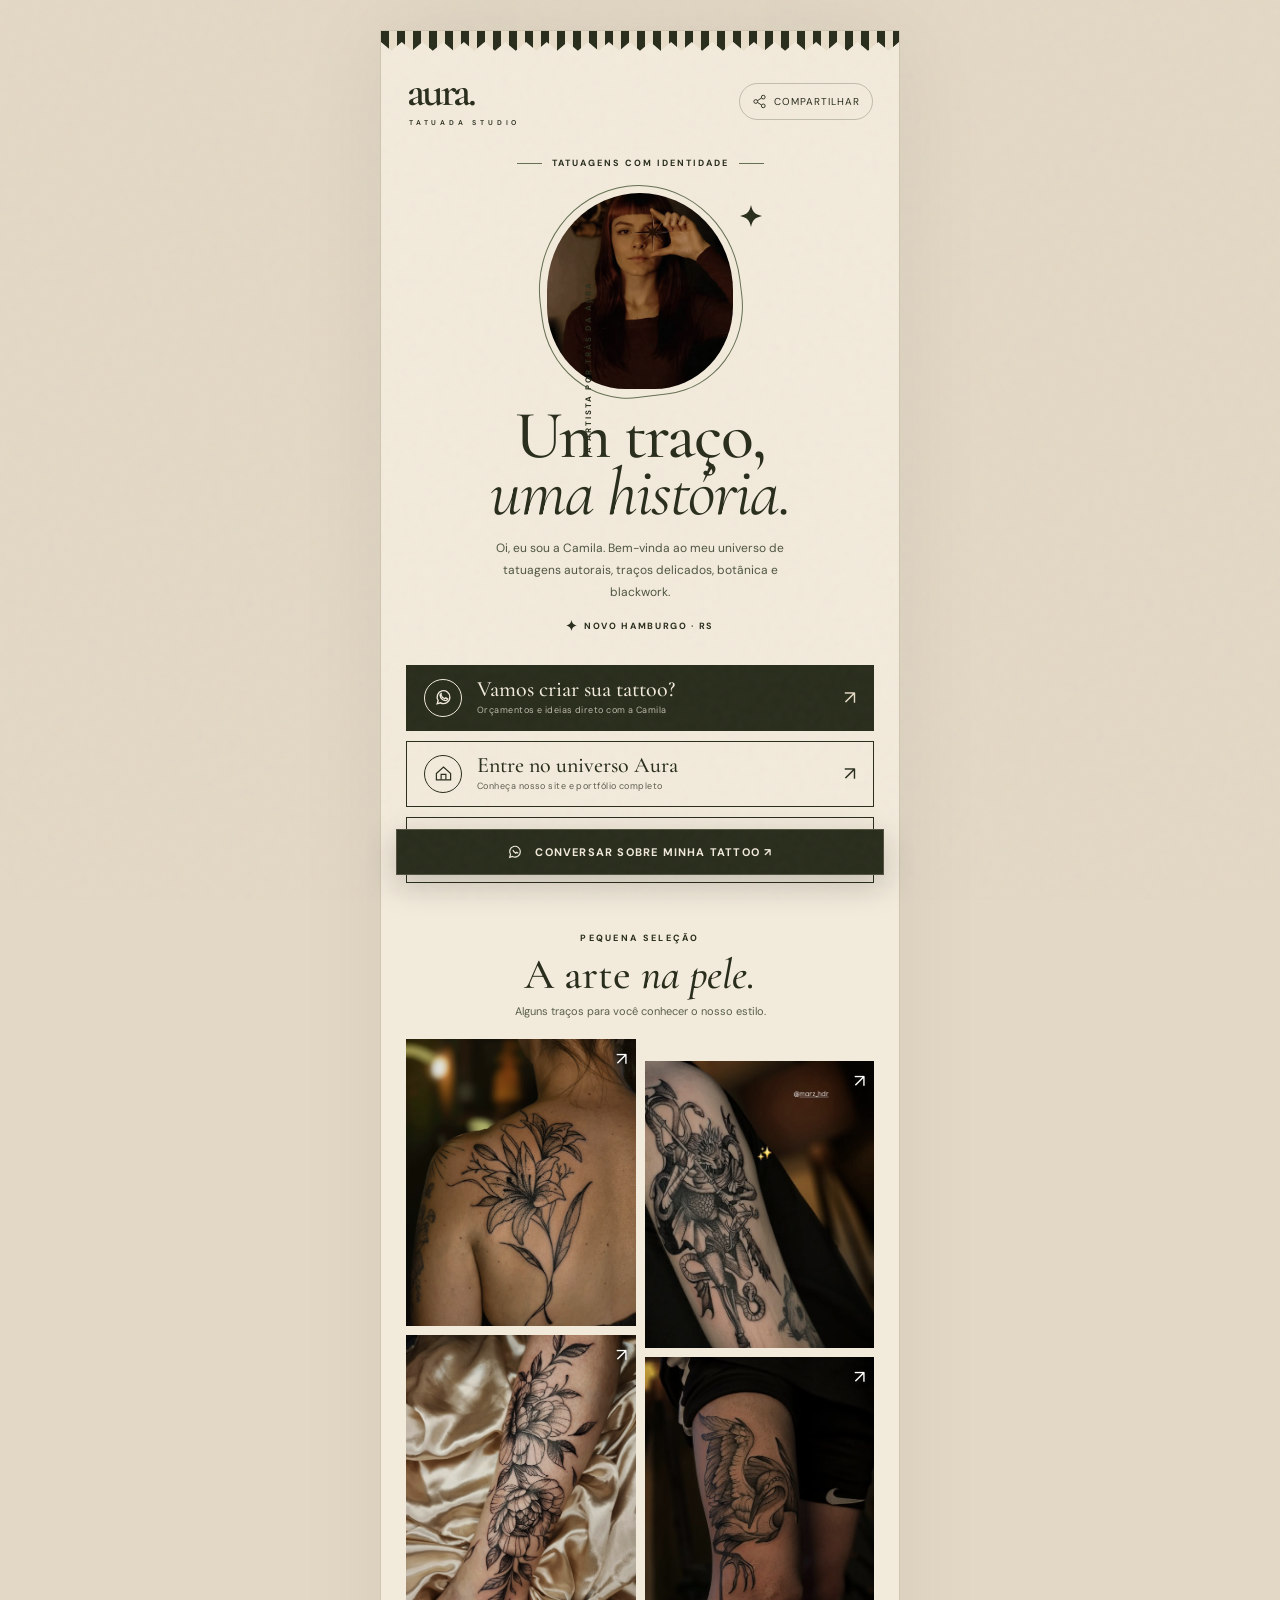
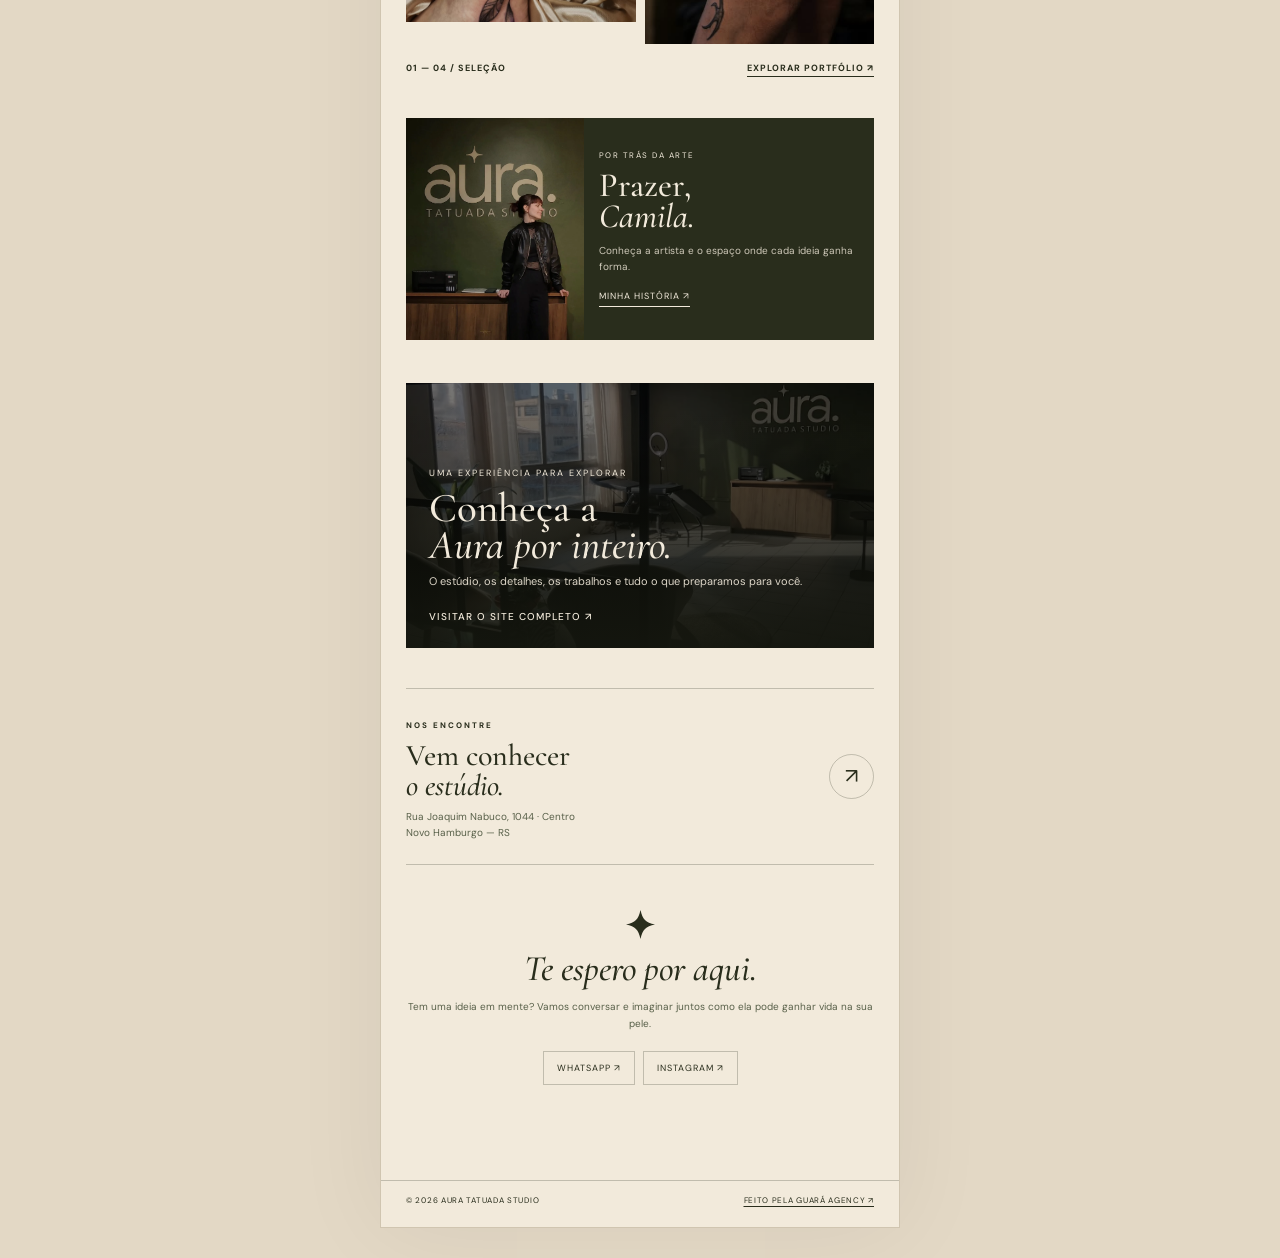
==== site/bio/index.html @ cc0e05ff "feat: add premium Instagram biosite at /bio with Aura identity" ====
<!doctype html>
<html lang="pt-BR">
<head>
<meta charset="utf-8">
<meta name="viewport" content="width=device-width, initial-scale=1, viewport-fit=cover">
<meta name="theme-color" content="#292d1c">
<meta name="description" content="Aura Tatuada Studio, em Novo Hamburgo. Conheça a arte da Camila, explore tatuagens autorais e converse sobre sua próxima tattoo.">
<meta property="og:type" content="website">
<meta property="og:title" content="Aura Tatuada Studio · Links & Arte">
<meta property="og:description" content="Arte autoral, botânica e blackwork. Conheça a Camila e encontre seu próximo traço.">
<meta property="og:image" content="../assets/estudio-principal.webp">
<title>Aura Tatuada · Bio</title>
<link rel="icon" href="../favicon.svg" type="image/svg+xml">
<link rel="preconnect" href="https://fonts.googleapis.com">
<link rel="preconnect" href="https://fonts.gstatic.com" crossorigin>
<link href="https://fonts.googleapis.com/css2?family=Cormorant+Garamond:ital,wght@0,400;0,500;0,600;1,400;1,500&family=DM+Sans:wght@400;500;600;700&display=swap" rel="stylesheet">
<link rel="preload" as="image" href="../assets/camila-retrato.webp">
<style>
:root{--olive:#292d1c;--olive2:#414831;--sage:#657052;--cream:#e8ddc9;--paper:#f2eadb;--sand:#c8b99f;--ink:#15170f;--border:rgba(41,45,28,.24)}
*{box-sizing:border-box}html{scroll-behavior:smooth}body{margin:0;background:var(--paper);color:var(--olive);font-family:"DM Sans",sans-serif;-webkit-font-smoothing:antialiased;overflow-x:hidden}
a{color:inherit;text-decoration:none}button{font:inherit}img{display:block;max-width:100%}::selection{background:var(--olive);color:var(--paper)}
.skip{position:absolute;left:12px;top:-80px;background:var(--paper);padding:12px;z-index:50}.skip:focus{top:12px}
.grain{pointer-events:none;position:fixed;inset:0;opacity:.12;z-index:20;background-image:url("data:image/svg+xml,%3Csvg viewBox='0 0 160 160' xmlns='http://www.w3.org/2000/svg'%3E%3Cfilter id='n'%3E%3CfeTurbulence type='fractalNoise' baseFrequency='.68' numOctaves='3' stitchTiles='stitch'/%3E%3C/filter%3E%3Crect width='100%25' height='100%25' filter='url(%23n)' opacity='.24'/%3E%3C/svg%3E")}
.shell{max-width:520px;margin:0 auto;min-height:100svh;position:relative;box-shadow:0 0 90px rgba(21,23,15,.06);background:var(--paper);overflow:hidden}
.top-fringe{height:22px;background:repeating-linear-gradient(90deg,var(--olive) 0 8px,var(--cream) 8px 16px);clip-path:polygon(0 0,100% 0,100% 50%,98% 90%,96% 50%,94% 90%,92% 50%,90% 90%,88% 50%,86% 90%,84% 50%,82% 90%,80% 50%,78% 90%,76% 50%,74% 90%,72% 50%,70% 90%,68% 50%,66% 90%,64% 50%,62% 90%,60% 50%,58% 90%,56% 50%,54% 90%,52% 50%,50% 90%,48% 50%,46% 90%,44% 50%,42% 90%,40% 50%,38% 90%,36% 50%,34% 90%,32% 50%,30% 90%,28% 50%,26% 90%,24% 50%,22% 90%,20% 50%,18% 90%,16% 50%,14% 90%,12% 50%,10% 90%,8% 50%,6% 90%,4% 50%,2% 90%,0 50%)}
.topbar{display:flex;align-items:center;justify-content:space-between;padding:23px 26px 16px}
.wordmark{font-family:"Cormorant Garamond",serif;font-size:43px;font-weight:600;letter-spacing:-3px;line-height:.7;position:relative}.wordmark small{display:block;font:600 7px "DM Sans",sans-serif;letter-spacing:3.8px;margin:12px 0 0 2px}
.topaction{border:1px solid var(--border);border-radius:999px;background:transparent;color:var(--olive);padding:10px 12px;display:flex;align-items:center;gap:7px;cursor:pointer;font-size:10px;letter-spacing:1px;text-transform:uppercase}
.topaction:hover{background:var(--cream)}.star{display:inline-block;vertical-align:middle;width:22px;height:22px;fill:currentColor}.small-star{width:11px;height:11px}
.hero{padding:14px 25px 8px;text-align:center}.eyebrow{display:flex;align-items:center;justify-content:center;gap:10px;font-size:9px;font-weight:700;letter-spacing:2px;text-transform:uppercase}.eyebrow:before,.eyebrow:after{content:"";width:25px;height:1px;background:var(--sage)}
.portrait-wrap{width:186px;height:196px;margin:24px auto 12px;position:relative}.portrait-wrap:before{content:"";position:absolute;inset:-8px;transform:rotate(-7deg);border:1px solid var(--sage);border-radius:52% 52% 44% 44%;pointer-events:none}.portrait-wrap img{width:100%;height:100%;object-fit:cover;object-position:center 34%;border-radius:52% 52% 44% 44%;filter:saturate(.83)}.portrait-star{position:absolute;right:-29px;top:12px;animation:turn 24s linear infinite}.portrait-label{position:absolute;left:-45px;bottom:17px;transform:rotate(-90deg);font-size:8px;font-weight:700;letter-spacing:2px}
.hero h1{font:500 clamp(49px,13vw,68px)/.83 "Cormorant Garamond",serif;letter-spacing:-1.7px;margin:19px 0 16px}.hero h1 em{font-weight:400}.intro{font-size:12px;line-height:1.85;max-width:300px;margin:0 auto;color:#4e5541}.location{display:flex;gap:7px;align-items:center;justify-content:center;margin:16px auto 25px;font-size:9px;letter-spacing:1.65px;text-transform:uppercase;font-weight:700}
.actions{padding:0 25px;display:grid;gap:10px}.link{width:100%;min-height:66px;border:1px solid var(--olive);display:flex;align-items:center;gap:15px;padding:13px 17px;position:relative;overflow:hidden;transition:transform .25s,background .25s,color .25s}.link:hover{transform:translateY(-2px);background:var(--cream)}.link.primary{background:var(--olive);color:var(--paper)}.link.primary:hover{background:var(--olive2)}.link-icon{width:38px;height:38px;border:1px solid currentColor;border-radius:50%;display:grid;place-items:center;flex-shrink:0}.link-icon svg{width:19px;height:19px}.link-body{display:flex;flex:1;align-items:flex-start;flex-direction:column;gap:4px}.link-title{font:500 22px/.95 "Cormorant Garamond",serif}.link-desc{font-size:9px;letter-spacing:.45px;opacity:.74}.arrow{font-size:19px;margin-left:auto;align-self:center}.link.primary .arrow{color:var(--cream)}
.section-head{text-align:center;margin:42px 25px 18px}.section-head .mini{font-size:9px;letter-spacing:2.3px;text-transform:uppercase;font-weight:700}.section-head h2{font:500 43px/.92 "Cormorant Garamond",serif;margin:9px 0 8px}.section-head p{font-size:11px;color:#586049;line-height:1.7;margin:0}
.gallery{display:grid;grid-template-columns:1fr 1fr;gap:9px;padding:0 25px}.gallery a{position:relative;overflow:hidden;background:var(--cream);aspect-ratio:4/5}.gallery img{width:100%;height:100%;object-fit:cover;transition:transform .65s cubic-bezier(.2,.7,.2,1);filter:saturate(.8)}.gallery a:hover img{transform:scale(1.065)}.gallery a:nth-child(2){margin-top:22px}.gallery a:nth-child(3){margin-top:-22px}.gallery a:after{content:"↗";position:absolute;right:9px;top:8px;color:#fff;font-size:18px;text-shadow:0 1px 5px #111}.gallery-caption{display:flex;justify-content:space-between;align-items:center;margin:18px 25px 0;font-size:9px;letter-spacing:1px;text-transform:uppercase;font-weight:700}.gallery-caption a{text-decoration:underline;text-underline-offset:5px}
.artist{margin:44px 25px 0;background:var(--olive);color:var(--paper);display:grid;grid-template-columns:38% 1fr;min-height:190px;overflow:hidden}.artist img{width:100%;height:100%;object-fit:cover}.artist-copy{padding:22px 15px;display:flex;flex-direction:column;justify-content:center}.artist-copy span{font-size:8px;letter-spacing:1.5px;text-transform:uppercase}.artist-copy h2{font:500 34px/.9 "Cormorant Garamond",serif;margin:11px 0}.artist-copy p{font-size:10px;line-height:1.6;opacity:.82;margin:0 0 15px}.artist-copy a{font-size:9px;text-transform:uppercase;letter-spacing:1px;border-bottom:1px solid currentColor;align-self:flex-start;padding-bottom:4px}
.fullsite{margin:43px 25px 0;min-height:265px;position:relative;overflow:hidden;background:var(--olive);color:var(--paper);display:flex;align-items:flex-end}.fullsite img{position:absolute;inset:0;width:100%;height:100%;object-fit:cover;filter:brightness(.48) saturate(.65);transition:transform .7s}.fullsite:hover img{transform:scale(1.055)}.fullsite:after{content:"";position:absolute;inset:0;background:linear-gradient(0deg,rgba(21,23,15,.9),transparent 90%)}.fullsite-content{position:relative;z-index:1;padding:23px;max-width:95%}.fullsite-content span{font-size:9px;letter-spacing:2px;text-transform:uppercase}.fullsite-content h2{font:500 41px/.9 "Cormorant Garamond",serif;margin:9px 0}.fullsite-content p{font-size:11px;line-height:1.6;margin:0 0 13px;opacity:.9}.fullsite-content strong{font-size:10px;letter-spacing:1px;text-transform:uppercase;font-weight:500}
.visit{margin:40px 25px 0;padding:23px 0;border-top:1px solid var(--border);border-bottom:1px solid var(--border);display:flex;align-items:center;justify-content:space-between;gap:14px}.visit-label{font-size:8px;letter-spacing:2px;text-transform:uppercase;font-weight:700}.visit h3{font:500 30px/1 "Cormorant Garamond",serif;margin:8px 0}.visit address{font-style:normal;font-size:10px;line-height:1.6;color:#586049}.visit a{border:1px solid var(--border);border-radius:50%;height:45px;width:45px;display:grid;place-items:center;flex-shrink:0;font-size:21px;transition:background .2s}.visit a:hover{background:var(--cream)}
.end{padding:45px 24px 95px;text-align:center}.end .star{width:29px;height:29px}.end h2{font:italic 500 36px/.98 "Cormorant Garamond",serif;margin:12px 0}.end p{font-size:10px;line-height:1.7;color:#586049}.end-social{display:flex;justify-content:center;gap:8px;margin:19px auto 0}.end-social a{padding:10px 13px;border:1px solid var(--border);font-size:9px;letter-spacing:1px;text-transform:uppercase}.credits{border-top:1px solid var(--border);padding:14px 25px 22px;display:flex;gap:8px;justify-content:space-between;font-size:8px;letter-spacing:.7px;text-transform:uppercase}.credits a{text-decoration:underline;text-underline-offset:3px}
.fixed-cta{position:fixed;z-index:12;bottom:max(14px,env(safe-area-inset-bottom));left:50%;transform:translateX(-50%);width:min(calc(100% - 30px),488px);display:flex;align-items:center;justify-content:center;gap:12px;padding:14px 20px;background:var(--olive);color:var(--paper);font-size:11px;font-weight:700;letter-spacing:1.2px;text-transform:uppercase;box-shadow:0 10px 32px #15170f35;border:1px solid #c8b99f44}.fixed-cta svg{width:16px;height:16px}
.reveal{opacity:0;transform:translateY(15px);transition:opacity .65s ease,transform .65s ease}.reveal.in{opacity:1;transform:none}
@keyframes turn{to{transform:rotate(360deg)}}@media(min-width:600px){body{background:#e3d8c5}.shell{margin:30px auto;border:1px solid #d0c5b0}.fixed-cta{bottom:25px}}@media(prefers-reduced-motion:reduce){*,*:before,*:after{scroll-behavior:auto!important;animation:none!important;transition:none!important}.reveal{opacity:1;transform:none}}
</style>
</head>
<body>
<a class="skip" href="#conteudo">Pular para conteúdo</a>
<div class="grain" aria-hidden="true"></div>
<div class="shell">
<div class="top-fringe" aria-hidden="true"></div>
<header class="topbar">
<a class="wordmark" href="../" aria-label="Aura Tatuada Studio, acessar o site completo">aura.<small>TATUADA STUDIO</small></a>
<button class="topaction" id="share" type="button" aria-label="Compartilhar o biosite">
<svg width="15" height="15" viewBox="0 0 24 24" fill="none" stroke="currentColor" stroke-width="1.5" aria-hidden="true"><circle cx="18" cy="5" r="3"/><circle cx="6" cy="12" r="3"/><circle cx="18" cy="19" r="3"/><path d="m8.7 10.6 6.6-4.2m-6.6 7 6.6 4.2"/></svg> Compartilhar
</button>
</header>
<main id="conteudo">
<section class="hero">
<div class="eyebrow">Tatuagens com identidade</div>
<div class="portrait-wrap"><img src="../assets/camila-retrato.webp" width="1080" height="1440" alt="Retrato da tatuadora Camila" fetchpriority="high"><span class="portrait-label">A ARTISTA POR TRÁS DA AURA</span><svg class="star portrait-star" viewBox="0 0 64 64" aria-hidden="true"><path d="M32 0c4.6 20.8 11.2 27.4 32 32-20.8 4.6-27.4 11.2-32 32C27.4 43.2 20.8 36.6 0 32 20.8 27.4 27.4 20.8 32 0Z"/></svg></div>
<h1>Um traço,<br><em>uma história.</em></h1>
<p class="intro">Oi, eu sou a Camila. Bem-vinda ao meu universo de tatuagens autorais, traços delicados, botânica e blackwork.</p>
<div class="location"><svg class="star small-star" viewBox="0 0 64 64" aria-hidden="true"><path d="M32 0c4.6 20.8 11.2 27.4 32 32-20.8 4.6-27.4 11.2-32 32C27.4 43.2 20.8 36.6 0 32 20.8 27.4 27.4 20.8 32 0Z"/></svg> Novo Hamburgo · RS</div>
</section>
<nav class="actions" aria-label="Principais links">
<a class="link primary" href="https://wa.me/5551998713610?text=Oi%2C%20Camila!%20Conheci%20a%20Aura%20pelo%20Instagram%20e%20quero%20conversar%20sobre%20uma%20tatuagem." target="_blank" rel="noopener noreferrer"><span class="link-icon"><svg viewBox="0 0 24 24" fill="none" stroke="currentColor" stroke-width="1.7" aria-hidden="true"><path d="M20 11.6a8 8 0 0 1-11.7 7.1L4 20l1.3-4.2A8 8 0 1 1 20 11.6Z"/><path d="M9 9c.7 2.2 2.2 3.7 4.5 4.5l1.5-1.1 2.1 1.3c-.2 1.6-1.5 2.4-2.9 2.2-3.5-.6-6-3.2-6.5-6.4C7.5 8 8.4 7.3 9 7Z"/></svg></span><span class="link-body"><span class="link-title">Vamos criar sua tattoo?</span><span class="link-desc">Orçamentos e ideias direto com a Camila</span></span><span class="arrow">↗</span></a>
<a class="link" href="../"><span class="link-icon"><svg viewBox="0 0 24 24" fill="none" stroke="currentColor" stroke-width="1.5" aria-hidden="true"><path d="M3 12 12 4l9 8v8H3z"/><path d="M9 20v-7h6v7"/></svg></span><span class="link-body"><span class="link-title">Entre no universo Aura</span><span class="link-desc">Conheça nosso site e portfólio completo</span></span><span class="arrow">↗</span></a>
<a class="link" href="https://www.instagram.com/auratatuada/" target="_blank" rel="noopener noreferrer"><span class="link-icon"><svg viewBox="0 0 24 24" fill="none" stroke="currentColor" stroke-width="1.5" aria-hidden="true"><rect x="3" y="3" width="18" height="18" rx="5"/><circle cx="12" cy="12" r="4"/><circle cx="17.7" cy="6.3" r=".8" fill="currentColor" stroke="none"/></svg></span><span class="link-body"><span class="link-title">Acompanhe no Instagram</span><span class="link-desc">@auratatuada · Novos trabalhos e bastidores</span></span><span class="arrow">↗</span></a>
</nav>
<section aria-labelledby="gallery-title" class="reveal">
<div class="section-head"><span class="mini">Pequena seleção</span><h2 id="gallery-title">A arte <em>na pele.</em></h2><p>Alguns traços para você conhecer o nosso estilo.</p></div>
<div class="gallery">
<a href="../#portfolio" aria-label="Ver portfólio de botânica no site completo"><img src="../assets/portfolio/botanica-01.jpg" alt="Exemplo de tatuagem botânica do portfólio Aura" loading="lazy" decoding="async"></a>
<a href="../#portfolio" aria-label="Ver portfólio de blackwork no site completo"><img src="../assets/portfolio/blackwork-01.jpg" alt="Exemplo de tatuagem blackwork do portfólio Aura" loading="lazy" decoding="async"></a>
<a href="../#portfolio" aria-label="Ver mais tatuagens botânicas"><img src="../assets/portfolio/botanica-02.jpg" alt="Outro exemplo de tatuagem botânica" loading="lazy" decoding="async"></a>
<a href="../#portfolio" aria-label="Ver mais tatuagens em blackwork"><img src="../assets/portfolio/blackwork-02.jpg" alt="Outro exemplo de tatuagem blackwork" loading="lazy" decoding="async"></a>
</div>
<div class="gallery-caption"><span>01 — 04 / SELEÇÃO</span><a href="../#portfolio">Explorar portfólio ↗</a></div>
</section>
<section class="artist reveal" aria-label="Conheça a artista">
<img src="../assets/estudio-detalhe.webp" alt="Camila no estúdio Aura Tatuada" loading="lazy" decoding="async">
<div class="artist-copy"><span>Por trás da arte</span><h2>Prazer,<br><em>Camila.</em></h2><p>Conheça a artista e o espaço onde cada ideia ganha forma.</p><a href="../#artista">Minha história ↗</a></div>
</section>
<a class="fullsite reveal" href="../" aria-label="Acessar a experiência completa do site Aura Tatuada">
<img src="../assets/estudio-principal.webp" alt="" loading="lazy" decoding="async">
<div class="fullsite-content"><span>Uma experiência para explorar</span><h2>Conheça a<br><em>Aura por inteiro.</em></h2><p>O estúdio, os detalhes, os trabalhos e tudo o que preparamos para você.</p><strong>Visitar o site completo ↗</strong></div>
</a>
<section class="visit reveal" aria-label="Onde fica o estúdio">
<div><span class="visit-label">Nos encontre</span><h3>Vem conhecer<br><em>o estúdio.</em></h3><address>Rua Joaquim Nabuco, 1044 · Centro<br>Novo Hamburgo — RS</address></div>
<a href="https://www.google.com/maps/search/?api=1&amp;query=R.+Joaquim+Nabuco%2C+1044%2C+Centro%2C+Novo+Hamburgo%2C+RS" target="_blank" rel="noopener noreferrer" aria-label="Abrir localização no Google Maps">↗</a>
</section>
<section class="end reveal"><svg class="star" viewBox="0 0 64 64" aria-hidden="true"><path d="M32 0c4.6 20.8 11.2 27.4 32 32-20.8 4.6-27.4 11.2-32 32C27.4 43.2 20.8 36.6 0 32 20.8 27.4 27.4 20.8 32 0Z"/></svg><h2>Te espero por aqui.</h2><p>Tem uma ideia em mente? Vamos conversar e imaginar juntos como ela pode ganhar vida na sua pele.</p><div class="end-social"><a href="https://wa.me/5551998713610" target="_blank" rel="noopener noreferrer">WhatsApp ↗</a><a href="https://www.instagram.com/auratatuada/" target="_blank" rel="noopener noreferrer">Instagram ↗</a></div></section>
</main>
<footer class="credits"><span>© <span id="year">2026</span> Aura Tatuada Studio</span><a href="https://www.guaraagency.com.br/" target="_blank" rel="noopener noreferrer">Feito pela Guará Agency ↗</a></footer>
</div>
<a class="fixed-cta" href="https://wa.me/5551998713610?text=Oi%2C%20Camila!%20Quero%20conversar%20sobre%20uma%20tattoo." target="_blank" rel="noopener noreferrer"><svg viewBox="0 0 24 24" fill="none" stroke="currentColor" stroke-width="1.8" aria-hidden="true"><path d="M20 11.6a8 8 0 0 1-11.7 7.1L4 20l1.3-4.2A8 8 0 1 1 20 11.6Z"/><path d="m9 9 1.1 2.4 3 2.3 1.6-1.2 2.2 1.3"/></svg> Conversar sobre minha tattoo ↗</a>
<script>
document.getElementById('year').textContent=new Date().getFullYear();
const share=document.getElementById('share');
share.addEventListener('click',async()=>{const data={title:'Aura Tatuada Studio',text:'Conheça a Aura Tatuada!',url:location.href};try{if(navigator.share){await navigator.share(data)}else if(navigator.clipboard){await navigator.clipboard.writeText(location.href);share.textContent='Link copiado ✓';setTimeout(()=>share.textContent='Compartilhar',2400)}else{window.prompt('Copie este link:',location.href)}}catch(e){if(e.name!=='AbortError')window.prompt('Copie este link:',location.href)}});
if('IntersectionObserver' in window){const io=new IntersectionObserver(entries=>{entries.forEach(e=>{if(e.isIntersecting){e.target.classList.add('in');io.unobserve(e.target)}})},{threshold:.07});document.querySelectorAll('.reveal').forEach(el=>io.observe(el))}else{document.querySelectorAll('.reveal').forEach(el=>el.classList.add('in'))}
</script>
</body>
</html>
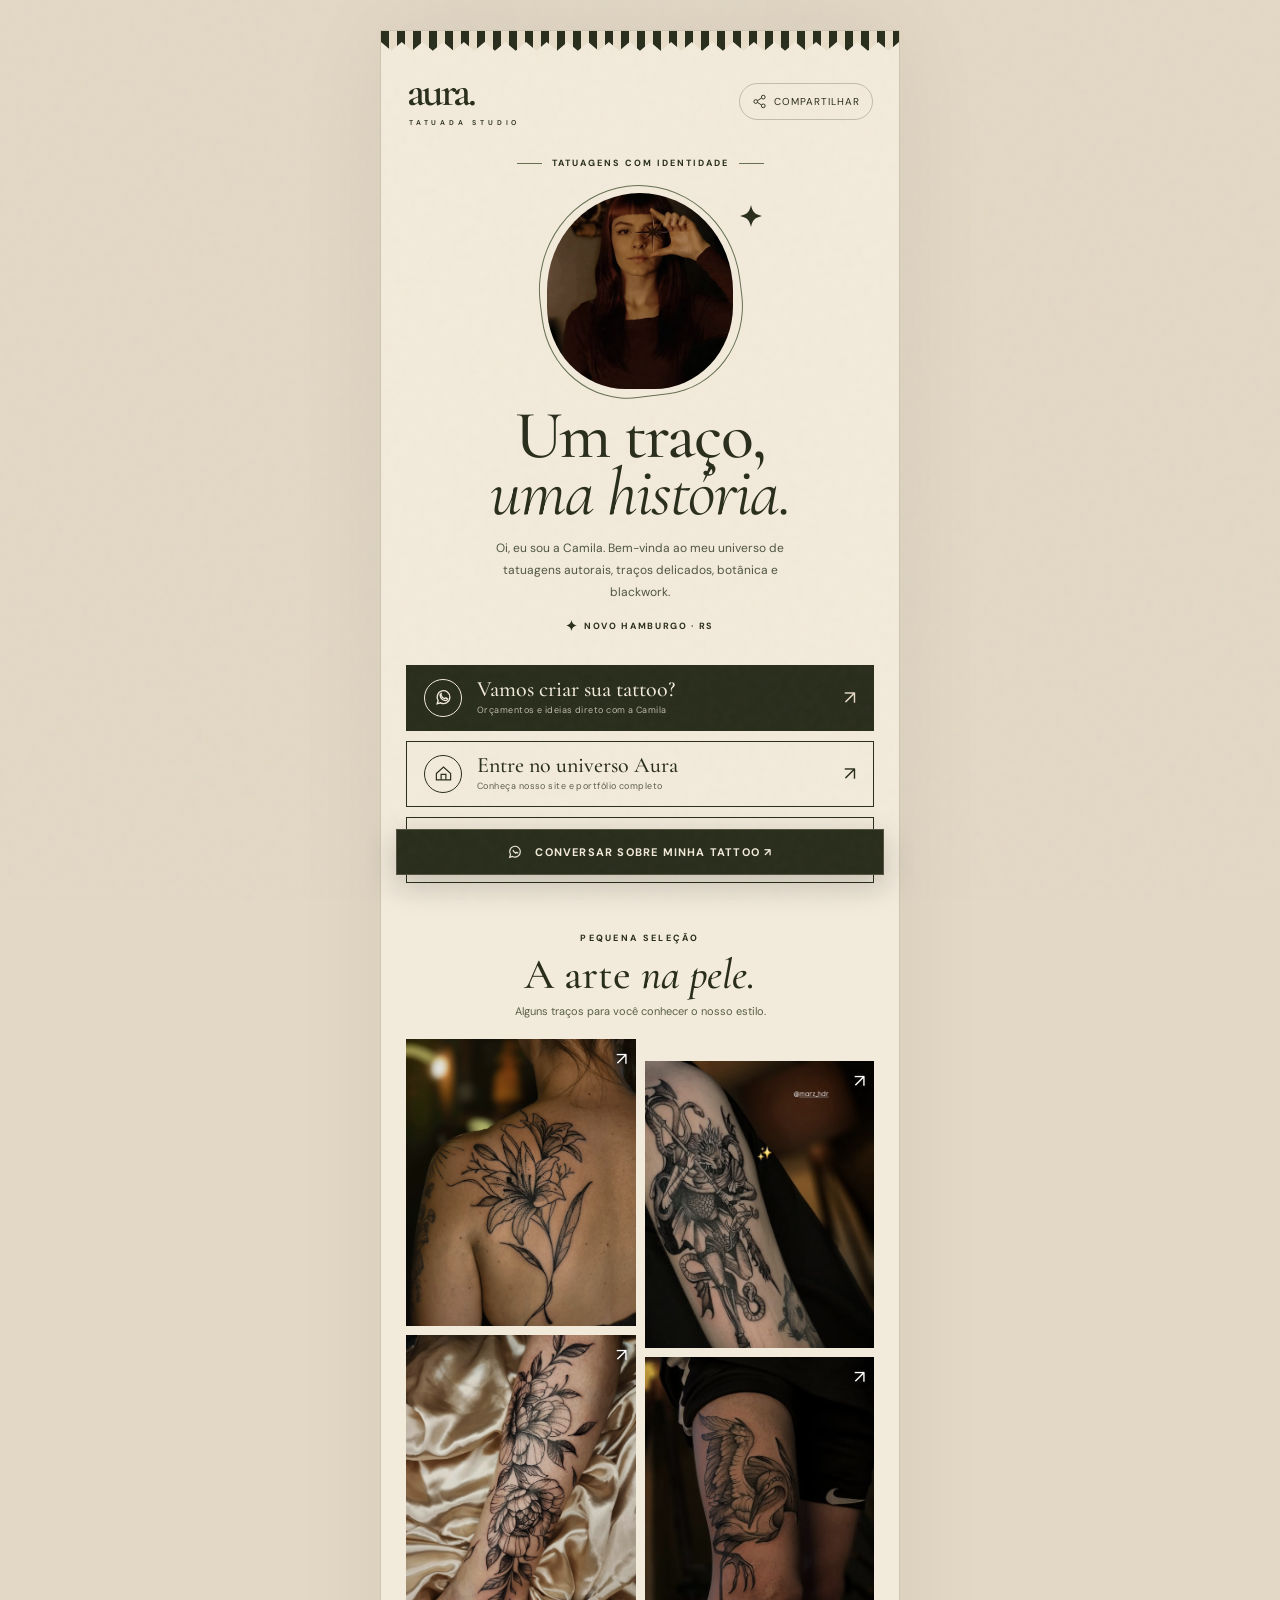
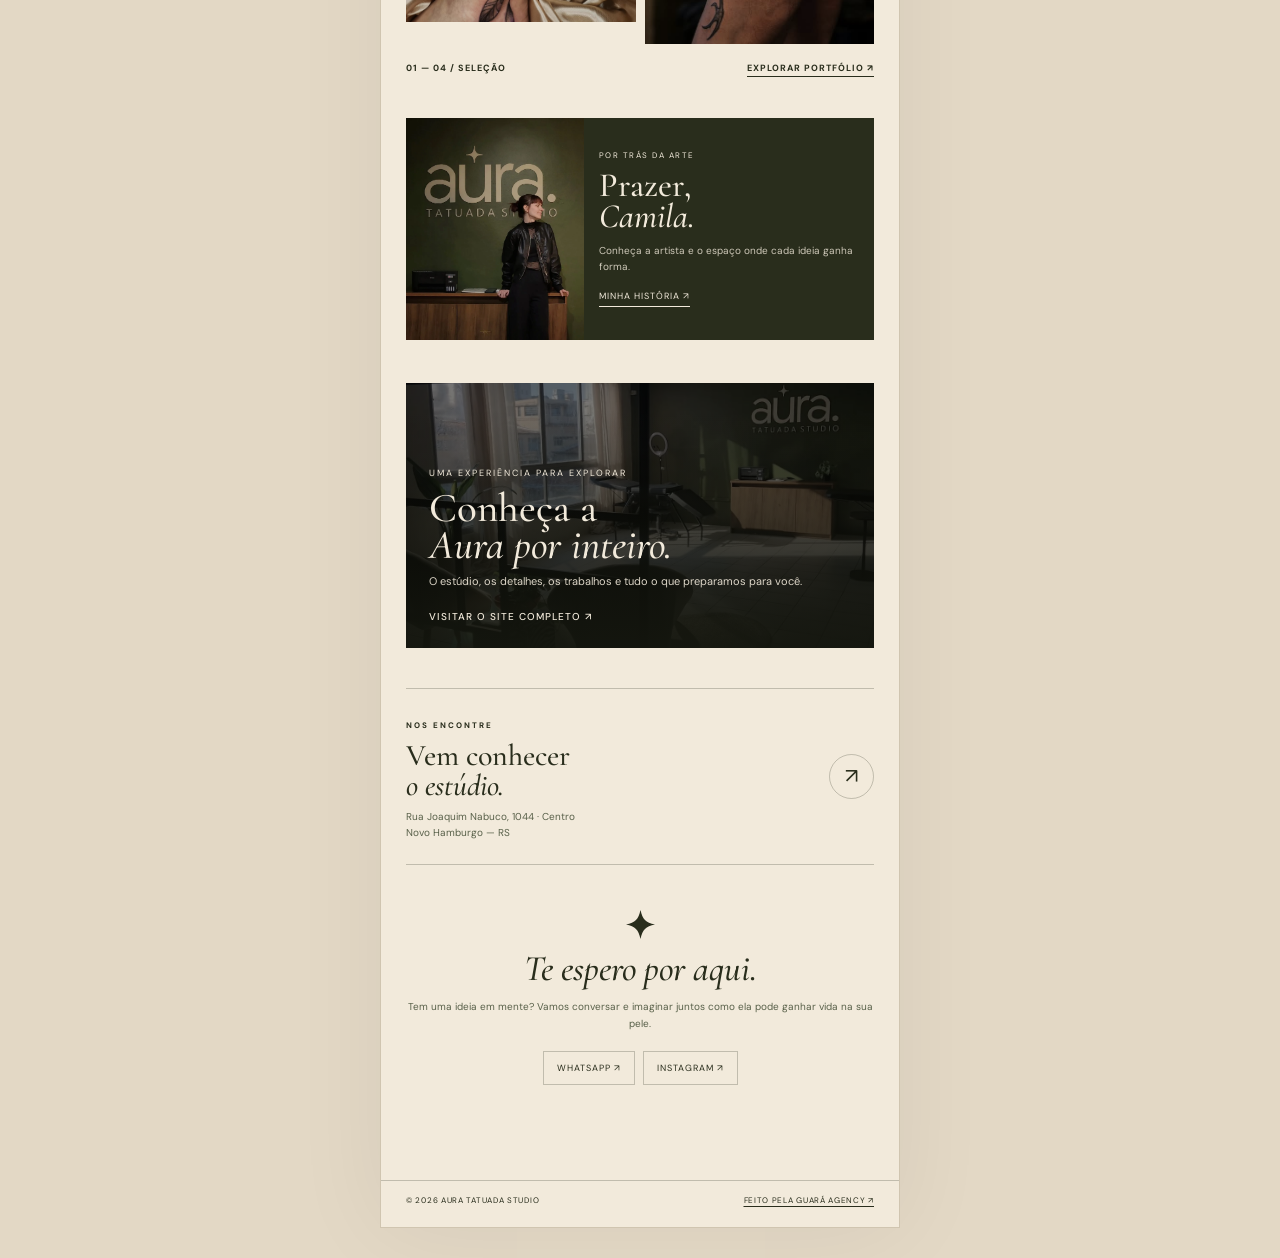
==== commit 2f161be7: "fix(bio): remove overlapping vertical portrait label" ====
--- a/site/bio/index.html
+++ b/site/bio/index.html
@@ -28,7 +28,7 @@
 .topaction{border:1px solid var(--border);border-radius:999px;background:transparent;color:var(--olive);padding:10px 12px;display:flex;align-items:center;gap:7px;cursor:pointer;font-size:10px;letter-spacing:1px;text-transform:uppercase}
 .topaction:hover{background:var(--cream)}.star{display:inline-block;vertical-align:middle;width:22px;height:22px;fill:currentColor}.small-star{width:11px;height:11px}
 .hero{padding:14px 25px 8px;text-align:center}.eyebrow{display:flex;align-items:center;justify-content:center;gap:10px;font-size:9px;font-weight:700;letter-spacing:2px;text-transform:uppercase}.eyebrow:before,.eyebrow:after{content:"";width:25px;height:1px;background:var(--sage)}
-.portrait-wrap{width:186px;height:196px;margin:24px auto 12px;position:relative}.portrait-wrap:before{content:"";position:absolute;inset:-8px;transform:rotate(-7deg);border:1px solid var(--sage);border-radius:52% 52% 44% 44%;pointer-events:none}.portrait-wrap img{width:100%;height:100%;object-fit:cover;object-position:center 34%;border-radius:52% 52% 44% 44%;filter:saturate(.83)}.portrait-star{position:absolute;right:-29px;top:12px;animation:turn 24s linear infinite}.portrait-label{position:absolute;left:-45px;bottom:17px;transform:rotate(-90deg);font-size:8px;font-weight:700;letter-spacing:2px}
+.portrait-wrap{width:186px;height:196px;margin:24px auto 12px;position:relative}.portrait-wrap:before{content:"";position:absolute;inset:-8px;transform:rotate(-7deg);border:1px solid var(--sage);border-radius:52% 52% 44% 44%;pointer-events:none}.portrait-wrap img{width:100%;height:100%;object-fit:cover;object-position:center 34%;border-radius:52% 52% 44% 44%;filter:saturate(.83)}.portrait-star{position:absolute;right:-29px;top:12px;animation:turn 24s linear infinite}
 .hero h1{font:500 clamp(49px,13vw,68px)/.83 "Cormorant Garamond",serif;letter-spacing:-1.7px;margin:19px 0 16px}.hero h1 em{font-weight:400}.intro{font-size:12px;line-height:1.85;max-width:300px;margin:0 auto;color:#4e5541}.location{display:flex;gap:7px;align-items:center;justify-content:center;margin:16px auto 25px;font-size:9px;letter-spacing:1.65px;text-transform:uppercase;font-weight:700}
 .actions{padding:0 25px;display:grid;gap:10px}.link{width:100%;min-height:66px;border:1px solid var(--olive);display:flex;align-items:center;gap:15px;padding:13px 17px;position:relative;overflow:hidden;transition:transform .25s,background .25s,color .25s}.link:hover{transform:translateY(-2px);background:var(--cream)}.link.primary{background:var(--olive);color:var(--paper)}.link.primary:hover{background:var(--olive2)}.link-icon{width:38px;height:38px;border:1px solid currentColor;border-radius:50%;display:grid;place-items:center;flex-shrink:0}.link-icon svg{width:19px;height:19px}.link-body{display:flex;flex:1;align-items:flex-start;flex-direction:column;gap:4px}.link-title{font:500 22px/.95 "Cormorant Garamond",serif}.link-desc{font-size:9px;letter-spacing:.45px;opacity:.74}.arrow{font-size:19px;margin-left:auto;align-self:center}.link.primary .arrow{color:var(--cream)}
 .section-head{text-align:center;margin:42px 25px 18px}.section-head .mini{font-size:9px;letter-spacing:2.3px;text-transform:uppercase;font-weight:700}.section-head h2{font:500 43px/.92 "Cormorant Garamond",serif;margin:9px 0 8px}.section-head p{font-size:11px;color:#586049;line-height:1.7;margin:0}
@@ -56,7 +56,7 @@
 <main id="conteudo">
 <section class="hero">
 <div class="eyebrow">Tatuagens com identidade</div>
-<div class="portrait-wrap"><img src="../assets/camila-retrato.webp" width="1080" height="1440" alt="Retrato da tatuadora Camila" fetchpriority="high"><span class="portrait-label">A ARTISTA POR TRÁS DA AURA</span><svg class="star portrait-star" viewBox="0 0 64 64" aria-hidden="true"><path d="M32 0c4.6 20.8 11.2 27.4 32 32-20.8 4.6-27.4 11.2-32 32C27.4 43.2 20.8 36.6 0 32 20.8 27.4 27.4 20.8 32 0Z"/></svg></div>
+<div class="portrait-wrap"><img src="../assets/camila-retrato.webp" width="1080" height="1440" alt="Retrato da tatuadora Camila" fetchpriority="high"><svg class="star portrait-star" viewBox="0 0 64 64" aria-hidden="true"><path d="M32 0c4.6 20.8 11.2 27.4 32 32-20.8 4.6-27.4 11.2-32 32C27.4 43.2 20.8 36.6 0 32 20.8 27.4 27.4 20.8 32 0Z"/></svg></div>
 <h1>Um traço,<br><em>uma história.</em></h1>
 <p class="intro">Oi, eu sou a Camila. Bem-vinda ao meu universo de tatuagens autorais, traços delicados, botânica e blackwork.</p>
 <div class="location"><svg class="star small-star" viewBox="0 0 64 64" aria-hidden="true"><path d="M32 0c4.6 20.8 11.2 27.4 32 32-20.8 4.6-27.4 11.2-32 32C27.4 43.2 20.8 36.6 0 32 20.8 27.4 27.4 20.8 32 0Z"/></svg> Novo Hamburgo · RS</div>
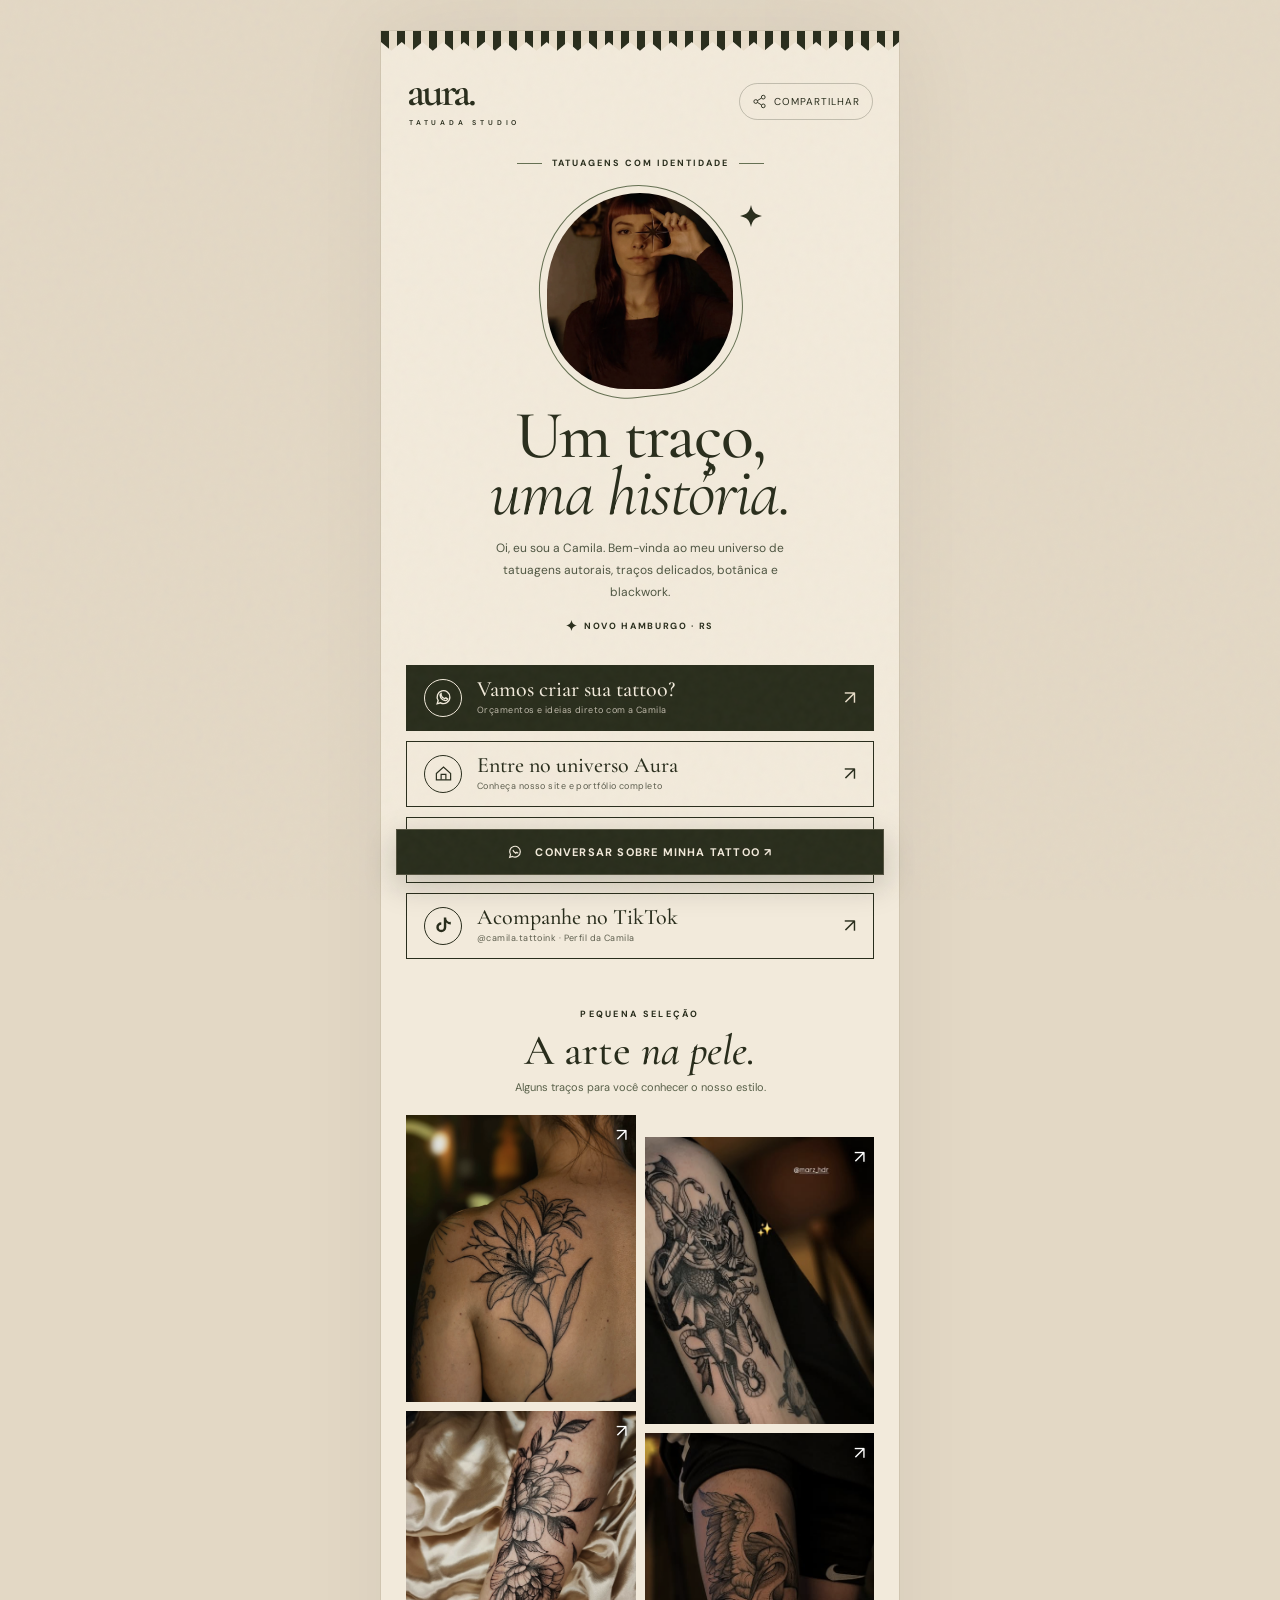
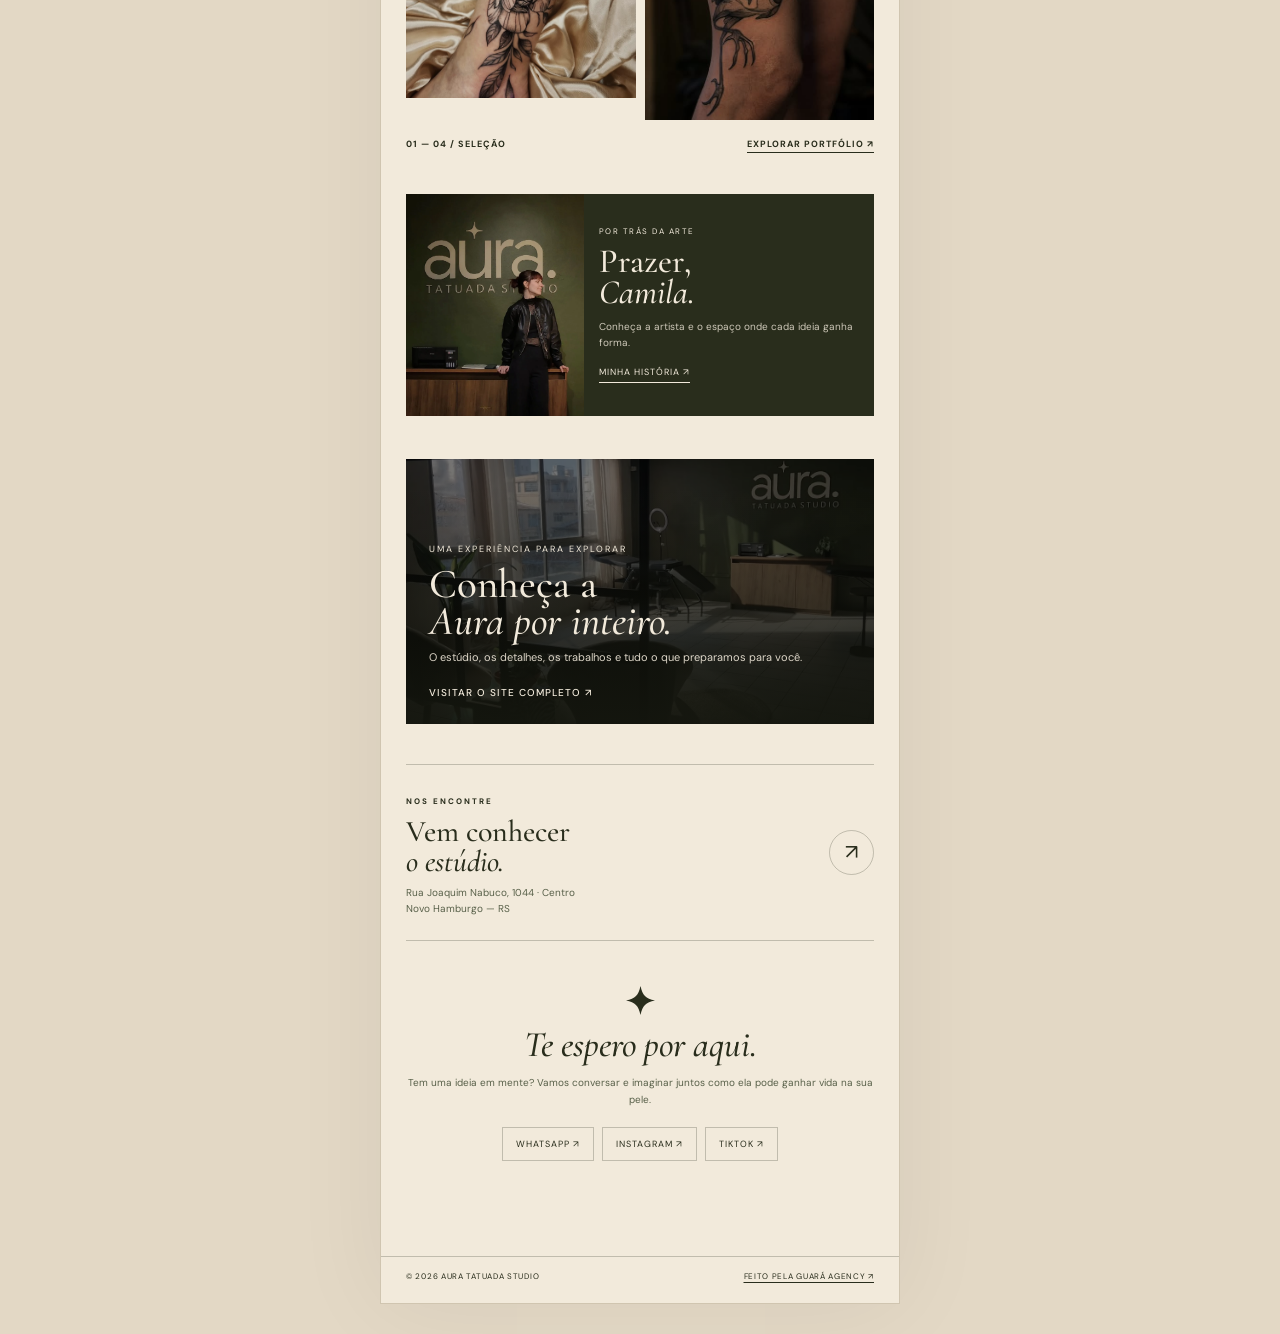
==== commit 1d872cc7: "feat: add TikTok card to Aura bio site" ====
--- a/site/bio/index.html
+++ b/site/bio/index.html
@@ -65,6 +65,7 @@
 <a class="link primary" href="https://wa.me/5551998713610?text=Oi%2C%20Camila!%20Conheci%20a%20Aura%20pelo%20Instagram%20e%20quero%20conversar%20sobre%20uma%20tatuagem." target="_blank" rel="noopener noreferrer"><span class="link-icon"><svg viewBox="0 0 24 24" fill="none" stroke="currentColor" stroke-width="1.7" aria-hidden="true"><path d="M20 11.6a8 8 0 0 1-11.7 7.1L4 20l1.3-4.2A8 8 0 1 1 20 11.6Z"/><path d="M9 9c.7 2.2 2.2 3.7 4.5 4.5l1.5-1.1 2.1 1.3c-.2 1.6-1.5 2.4-2.9 2.2-3.5-.6-6-3.2-6.5-6.4C7.5 8 8.4 7.3 9 7Z"/></svg></span><span class="link-body"><span class="link-title">Vamos criar sua tattoo?</span><span class="link-desc">Orçamentos e ideias direto com a Camila</span></span><span class="arrow">↗</span></a>
 <a class="link" href="../"><span class="link-icon"><svg viewBox="0 0 24 24" fill="none" stroke="currentColor" stroke-width="1.5" aria-hidden="true"><path d="M3 12 12 4l9 8v8H3z"/><path d="M9 20v-7h6v7"/></svg></span><span class="link-body"><span class="link-title">Entre no universo Aura</span><span class="link-desc">Conheça nosso site e portfólio completo</span></span><span class="arrow">↗</span></a>
 <a class="link" href="https://www.instagram.com/auratatuada/" target="_blank" rel="noopener noreferrer"><span class="link-icon"><svg viewBox="0 0 24 24" fill="none" stroke="currentColor" stroke-width="1.5" aria-hidden="true"><rect x="3" y="3" width="18" height="18" rx="5"/><circle cx="12" cy="12" r="4"/><circle cx="17.7" cy="6.3" r=".8" fill="currentColor" stroke="none"/></svg></span><span class="link-body"><span class="link-title">Acompanhe no Instagram</span><span class="link-desc">@auratatuada · Novos trabalhos e bastidores</span></span><span class="arrow">↗</span></a>
+<a class="link" href="https://www.tiktok.com/@camila.tattoink" target="_blank" rel="noopener noreferrer"><span class="link-icon"><svg viewBox="0 0 24 24" fill="currentColor" aria-hidden="true"><path d="M15.5 2h-3.1v12.2a3.2 3.2 0 1 1-3.2-3.2V7.9a6.3 6.3 0 1 0 6.3 6.3V8.1a7.6 7.6 0 0 0 5.7 2.5V7.4A4.7 4.7 0 0 1 15.5 2Z"/></svg></span><span class="link-body"><span class="link-title">Acompanhe no TikTok</span><span class="link-desc">@camila.tattoink · Perfil da Camila</span></span><span class="arrow">↗</span></a>
 </nav>
 <section aria-labelledby="gallery-title" class="reveal">
 <div class="section-head"><span class="mini">Pequena seleção</span><h2 id="gallery-title">A arte <em>na pele.</em></h2><p>Alguns traços para você conhecer o nosso estilo.</p></div>
@@ -88,7 +89,7 @@
 <div><span class="visit-label">Nos encontre</span><h3>Vem conhecer<br><em>o estúdio.</em></h3><address>Rua Joaquim Nabuco, 1044 · Centro<br>Novo Hamburgo — RS</address></div>
 <a href="https://www.google.com/maps/search/?api=1&amp;query=R.+Joaquim+Nabuco%2C+1044%2C+Centro%2C+Novo+Hamburgo%2C+RS" target="_blank" rel="noopener noreferrer" aria-label="Abrir localização no Google Maps">↗</a>
 </section>
-<section class="end reveal"><svg class="star" viewBox="0 0 64 64" aria-hidden="true"><path d="M32 0c4.6 20.8 11.2 27.4 32 32-20.8 4.6-27.4 11.2-32 32C27.4 43.2 20.8 36.6 0 32 20.8 27.4 27.4 20.8 32 0Z"/></svg><h2>Te espero por aqui.</h2><p>Tem uma ideia em mente? Vamos conversar e imaginar juntos como ela pode ganhar vida na sua pele.</p><div class="end-social"><a href="https://wa.me/5551998713610" target="_blank" rel="noopener noreferrer">WhatsApp ↗</a><a href="https://www.instagram.com/auratatuada/" target="_blank" rel="noopener noreferrer">Instagram ↗</a></div></section>
+<section class="end reveal"><svg class="star" viewBox="0 0 64 64" aria-hidden="true"><path d="M32 0c4.6 20.8 11.2 27.4 32 32-20.8 4.6-27.4 11.2-32 32C27.4 43.2 20.8 36.6 0 32 20.8 27.4 27.4 20.8 32 0Z"/></svg><h2>Te espero por aqui.</h2><p>Tem uma ideia em mente? Vamos conversar e imaginar juntos como ela pode ganhar vida na sua pele.</p><div class="end-social"><a href="https://wa.me/5551998713610" target="_blank" rel="noopener noreferrer">WhatsApp ↗</a><a href="https://www.instagram.com/auratatuada/" target="_blank" rel="noopener noreferrer">Instagram ↗</a><a href="https://www.tiktok.com/@camila.tattoink" target="_blank" rel="noopener noreferrer">TikTok ↗</a></div></section>
 </main>
 <footer class="credits"><span>© <span id="year">2026</span> Aura Tatuada Studio</span><a href="https://www.guaraagency.com.br/" target="_blank" rel="noopener noreferrer">Feito pela Guará Agency ↗</a></footer>
 </div>
